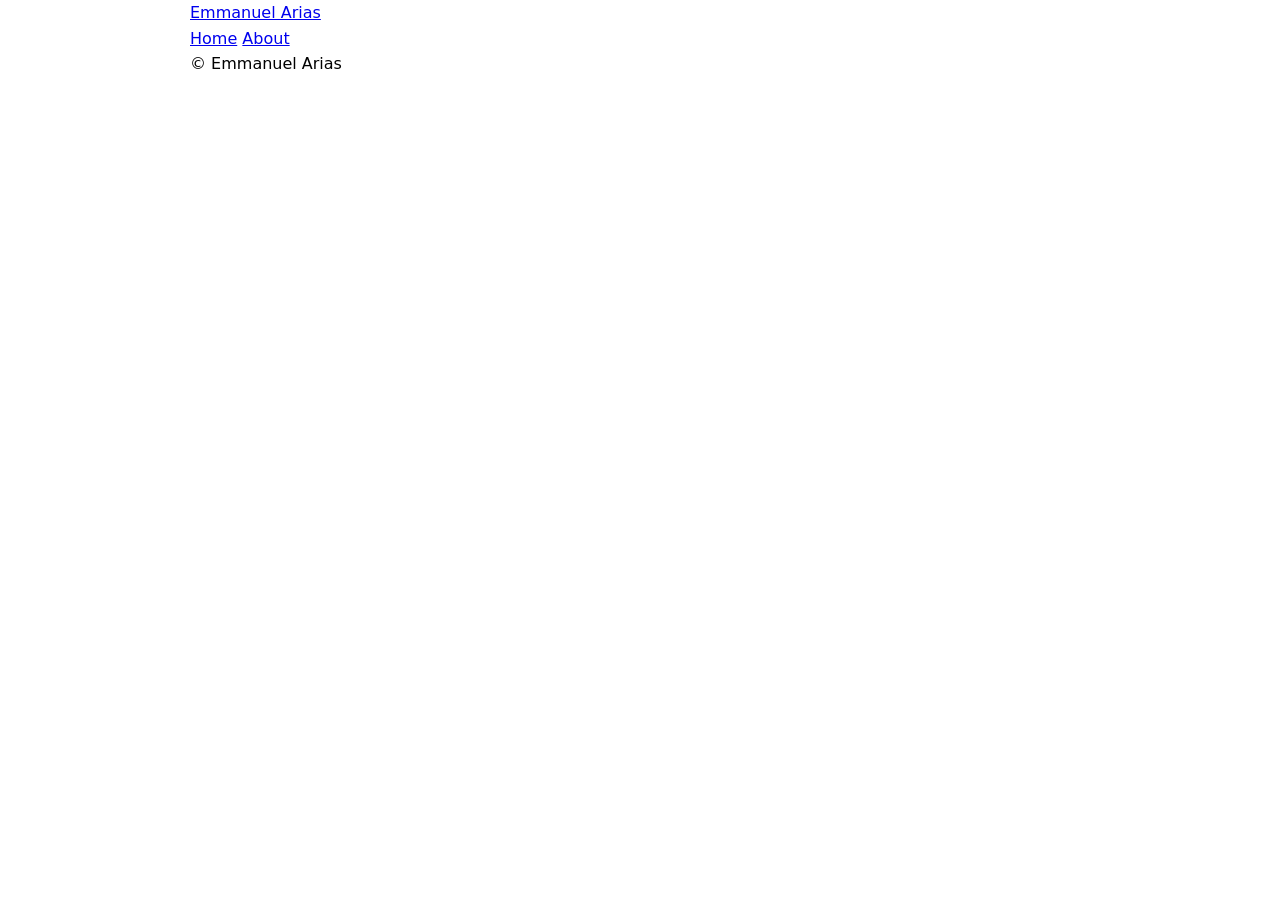
==== about.html @ 9e797b86 "feat(structure): add about page sharing the site navigation" ====
<!DOCTYPE html>
<html lang="en">
  <head>
    <meta charset="UTF-8" />
    <meta name="viewport" content="width=device-width, initial-scale=1.0" />
    <title>About - Emmanuel Arias</title>
    <link rel="stylesheet" href="style.css" />
  </head>
  <body>
    <header class="site-header">
      <a class="brand" href="index.html">Emmanuel Arias</a>
      <nav class="site-nav">
        <a href="index.html">Home</a>
        <a href="about.html">About</a>
      </nav>
    </header>

    <main class="container">
      <section id="bio"></section>
      <section id="contact"></section>
    </main>

    <footer class="site-footer">
      <p>&copy; <span id="year"></span> Emmanuel Arias</p>
    </footer>
  </body>
</html>
---- style.css ----
/* Base reset and layout container.
   Visual theming is added in the feature/add-styling branch. */

* {
  margin: 0;
  padding: 0;
  box-sizing: border-box;
}

body {
  font-family: system-ui, -apple-system, "Segoe UI", sans-serif;
  line-height: 1.6;
}

.container {
  width: min(100% - 2rem, 900px);
  margin-inline: auto;
}

.site-header,
.site-footer {
  width: min(100% - 2rem, 900px);
  margin-inline: auto;
}
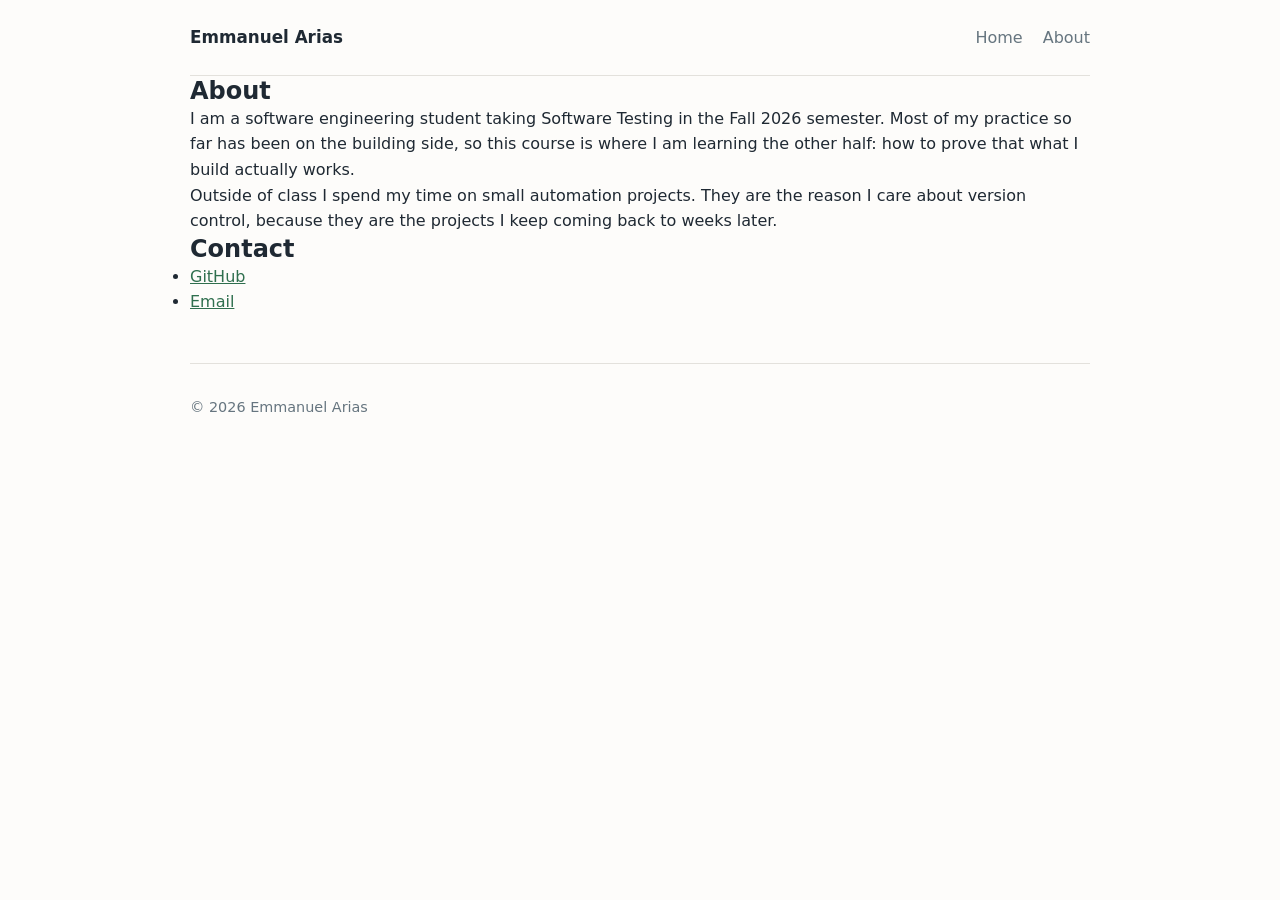
==== commit f45e3934: "feat(scripts): add footer year stamp and active navigation link" ====
--- a/about.html
+++ b/about.html
@@ -16,12 +16,32 @@
     </header>
 
     <main class="container">
-      <section id="bio"></section>
-      <section id="contact"></section>
+      <section id="bio">
+        <h1>About</h1>
+        <p>
+          I am a software engineering student taking Software Testing in the
+          Fall 2026 semester. Most of my practice so far has been on the
+          building side, so this course is where I am learning the other half:
+          how to prove that what I build actually works.
+        </p>
+        <p>
+          Outside of class I spend my time on small automation projects. They
+          are the reason I care about version control, because they are the
+          projects I keep coming back to weeks later.
+        </p>
+      </section>
+      <section id="contact">
+        <h2>Contact</h2>
+        <ul class="tag-list">
+          <li><a href="https://github.com/yair91">GitHub</a></li>
+          <li><a href="mailto:yair18nomas@gmail.com">Email</a></li>
+        </ul>
+      </section>
     </main>
 
     <footer class="site-footer">
       <p>&copy; <span id="year"></span> Emmanuel Arias</p>
     </footer>
+    <script src="script.js"></script>
   </body>
 </html>
--- a/style.css
+++ b/style.css
@@ -1,5 +1,15 @@
-/* Base reset and layout container.
-   Visual theming is added in the feature/add-styling branch. */
+/* Design tokens */
+
+:root {
+  --bg: #fdfcfa;
+  --surface: #ffffff;
+  --text: #1f2933;
+  --muted: #66757f;
+  --accent: #2f6f4e;
+  --border: #e3e1dc;
+  --radius: 10px;
+  --space: 1rem;
+}
 
 * {
   margin: 0;
@@ -10,6 +20,19 @@
 body {
   font-family: system-ui, -apple-system, "Segoe UI", sans-serif;
   line-height: 1.6;
+  color: var(--text);
+  background-color: var(--bg);
+}
+
+h1,
+h2,
+h3 {
+  line-height: 1.25;
+  font-weight: 650;
+}
+
+a {
+  color: var(--accent);
 }
 
 .container {
@@ -22,3 +45,46 @@
   width: min(100% - 2rem, 900px);
   margin-inline: auto;
 }
+
+/* Header and navigation */
+
+.site-header {
+  display: flex;
+  align-items: center;
+  justify-content: space-between;
+  gap: var(--space);
+  padding-block: 1.5rem;
+  border-bottom: 1px solid var(--border);
+}
+
+.brand {
+  font-weight: 700;
+  font-size: 1.05rem;
+  text-decoration: none;
+  color: var(--text);
+}
+
+.site-nav {
+  display: flex;
+  gap: 1.25rem;
+}
+
+.site-nav a {
+  text-decoration: none;
+  color: var(--muted);
+}
+
+.site-nav a:hover,
+.site-nav a:focus-visible {
+  color: var(--accent);
+}
+
+/* Footer */
+
+.site-footer {
+  padding-block: 2rem;
+  margin-top: 3rem;
+  border-top: 1px solid var(--border);
+  color: var(--muted);
+  font-size: 0.9rem;
+}
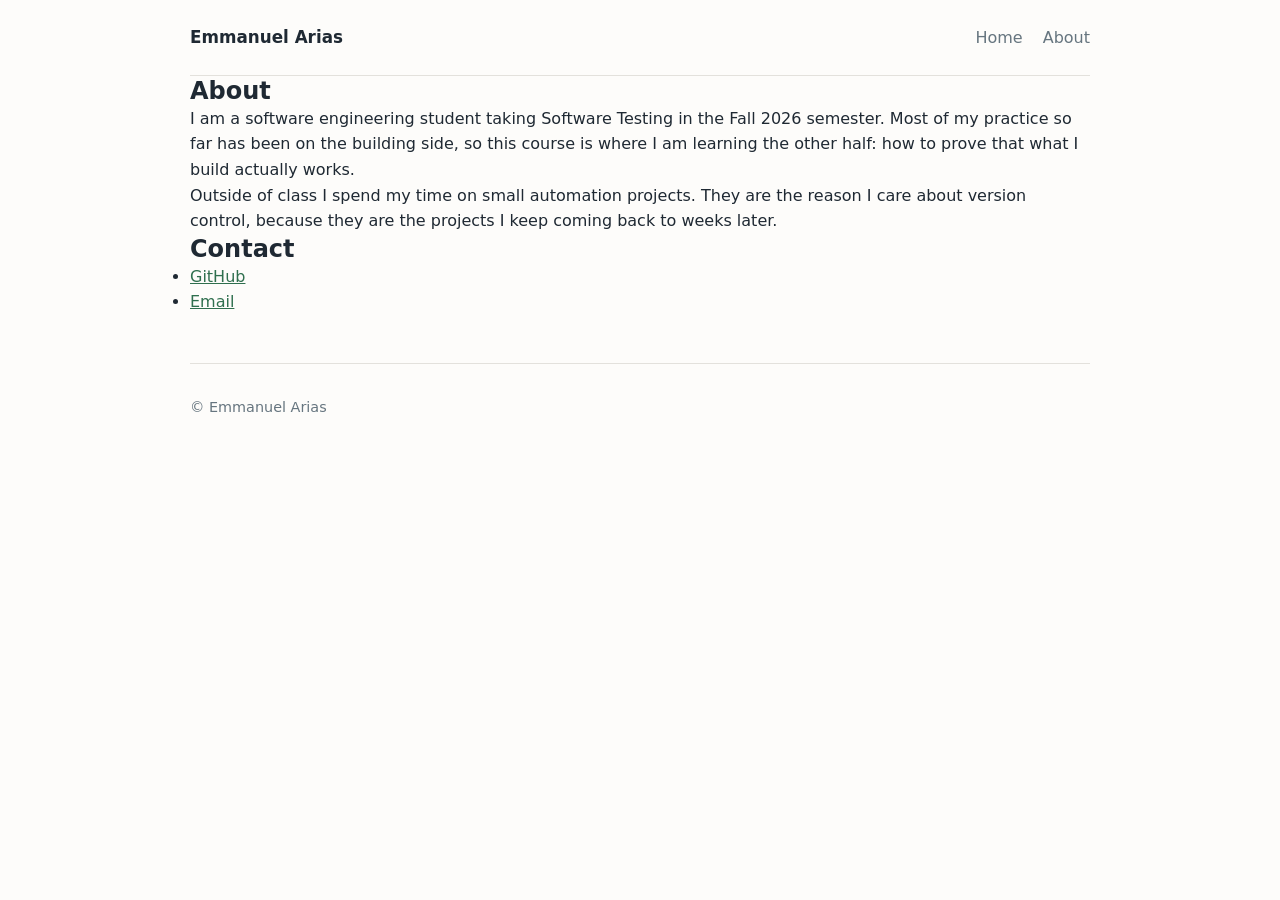
==== commit 24d2403a: "feat(content): write bio and contact sections for the about page" ====
--- a/about.html
+++ b/about.html
@@ -42,6 +42,5 @@
     <footer class="site-footer">
       <p>&copy; <span id="year"></span> Emmanuel Arias</p>
     </footer>
-    <script src="script.js"></script>
   </body>
 </html>
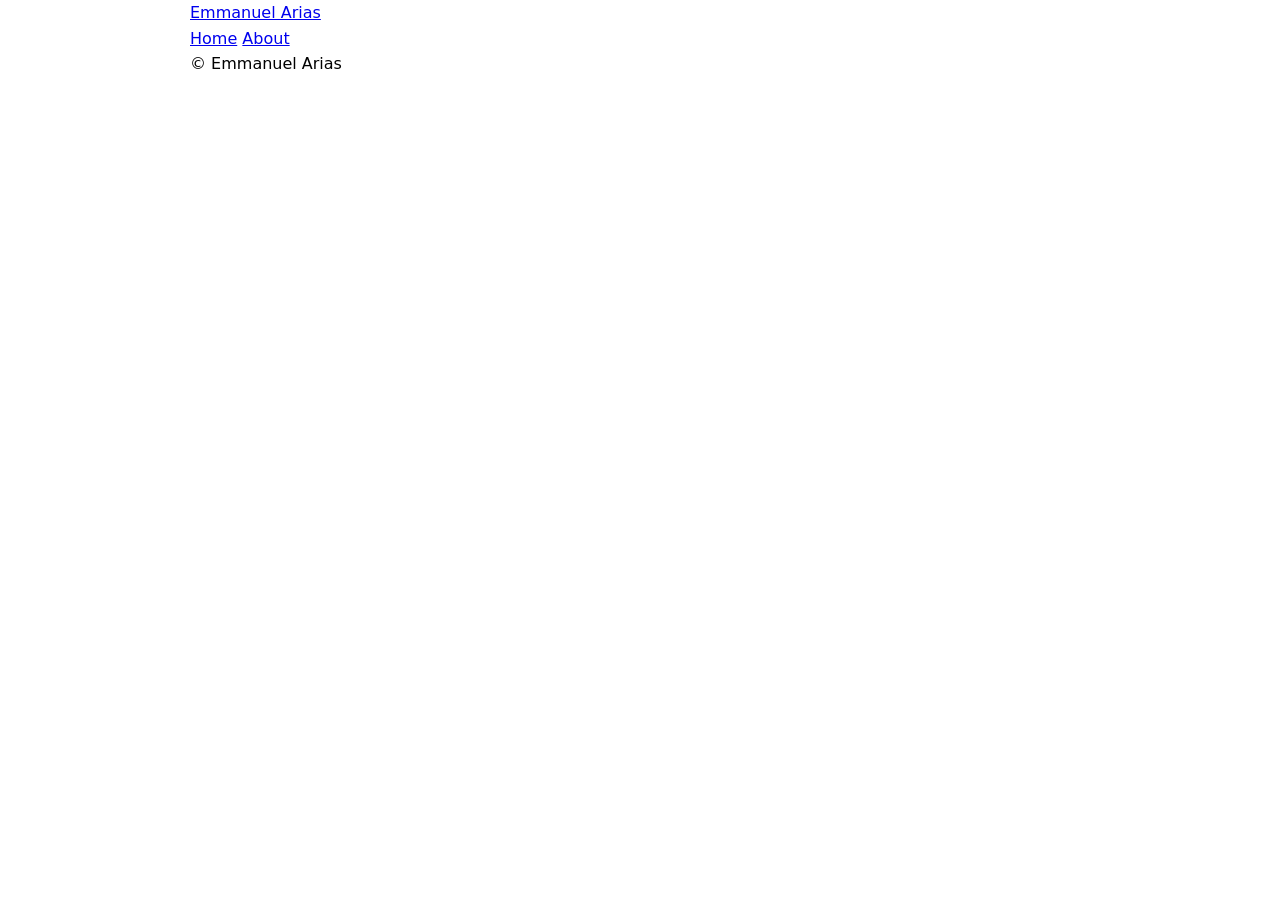
==== commit 6bc1f27c: "Merge pull request #1 from yair91/feature/initial-structure feat: add site structure and base styles" ====
--- a/about.html
+++ b/about.html
@@ -16,27 +16,8 @@
     </header>
 
     <main class="container">
-      <section id="bio">
-        <h1>About</h1>
-        <p>
-          I am a software engineering student taking Software Testing in the
-          Fall 2026 semester. Most of my practice so far has been on the
-          building side, so this course is where I am learning the other half:
-          how to prove that what I build actually works.
-        </p>
-        <p>
-          Outside of class I spend my time on small automation projects. They
-          are the reason I care about version control, because they are the
-          projects I keep coming back to weeks later.
-        </p>
-      </section>
-      <section id="contact">
-        <h2>Contact</h2>
-        <ul class="tag-list">
-          <li><a href="https://github.com/yair91">GitHub</a></li>
-          <li><a href="mailto:yair18nomas@gmail.com">Email</a></li>
-        </ul>
-      </section>
+      <section id="bio"></section>
+      <section id="contact"></section>
     </main>
 
     <footer class="site-footer">
--- a/style.css
+++ b/style.css
@@ -1,15 +1,5 @@
-/* Design tokens */
-
-:root {
-  --bg: #fdfcfa;
-  --surface: #ffffff;
-  --text: #1f2933;
-  --muted: #66757f;
-  --accent: #2f6f4e;
-  --border: #e3e1dc;
-  --radius: 10px;
-  --space: 1rem;
-}
+/* Base reset and layout container.
+   Visual theming is added in the feature/add-styling branch. */
 
 * {
   margin: 0;
@@ -20,19 +10,6 @@
 body {
   font-family: system-ui, -apple-system, "Segoe UI", sans-serif;
   line-height: 1.6;
-  color: var(--text);
-  background-color: var(--bg);
-}
-
-h1,
-h2,
-h3 {
-  line-height: 1.25;
-  font-weight: 650;
-}
-
-a {
-  color: var(--accent);
 }
 
 .container {
@@ -45,46 +22,3 @@
   width: min(100% - 2rem, 900px);
   margin-inline: auto;
 }
-
-/* Header and navigation */
-
-.site-header {
-  display: flex;
-  align-items: center;
-  justify-content: space-between;
-  gap: var(--space);
-  padding-block: 1.5rem;
-  border-bottom: 1px solid var(--border);
-}
-
-.brand {
-  font-weight: 700;
-  font-size: 1.05rem;
-  text-decoration: none;
-  color: var(--text);
-}
-
-.site-nav {
-  display: flex;
-  gap: 1.25rem;
-}
-
-.site-nav a {
-  text-decoration: none;
-  color: var(--muted);
-}
-
-.site-nav a:hover,
-.site-nav a:focus-visible {
-  color: var(--accent);
-}
-
-/* Footer */
-
-.site-footer {
-  padding-block: 2rem;
-  margin-top: 3rem;
-  border-top: 1px solid var(--border);
-  color: var(--muted);
-  font-size: 0.9rem;
-}
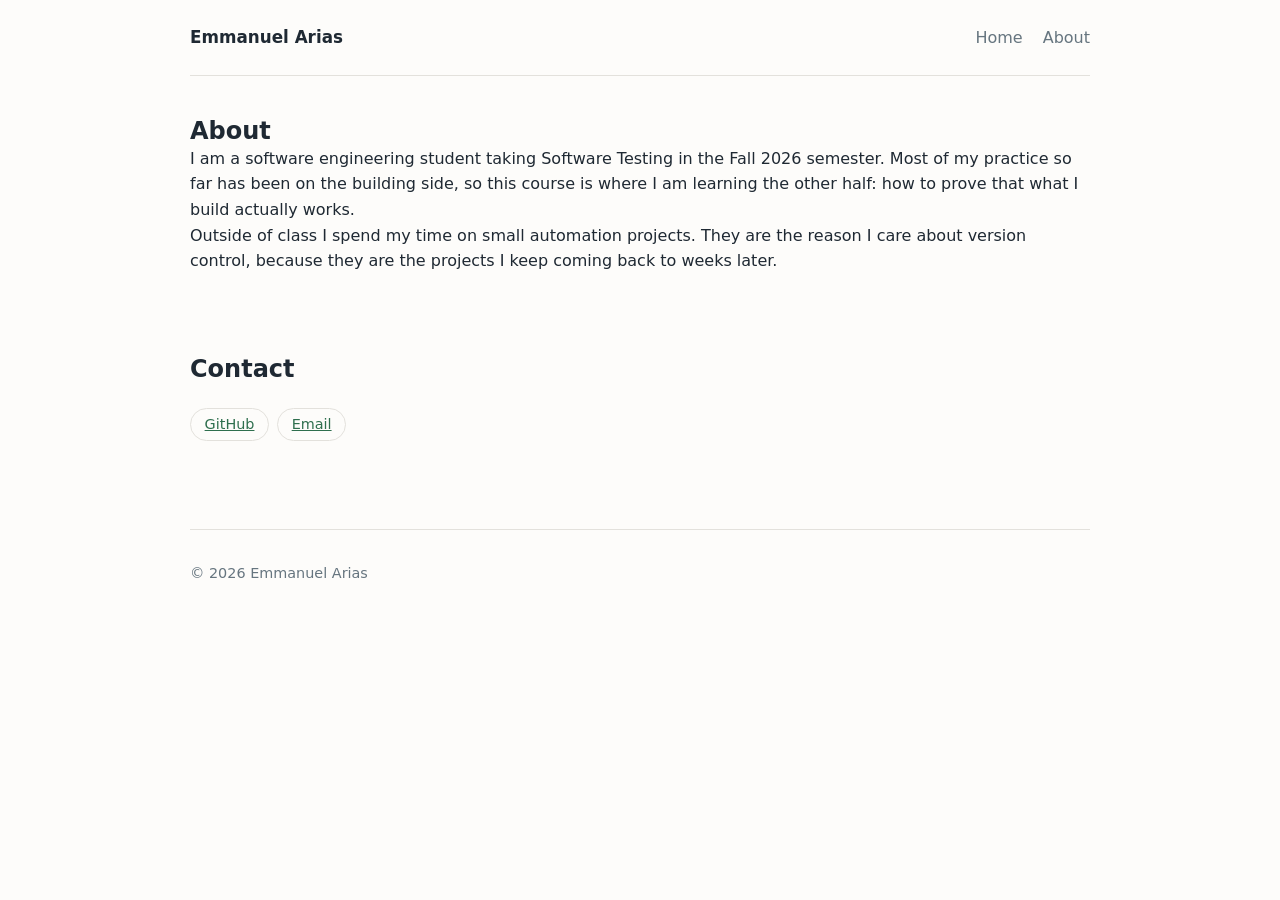
==== commit 31bdec67: "Merge pull request #3 from yair91/feature/add-content feat: add page content and progressive enhance" ====
--- a/about.html
+++ b/about.html
@@ -16,12 +16,32 @@
     </header>
 
     <main class="container">
-      <section id="bio"></section>
-      <section id="contact"></section>
+      <section id="bio">
+        <h1>About</h1>
+        <p>
+          I am a software engineering student taking Software Testing in the
+          Fall 2026 semester. Most of my practice so far has been on the
+          building side, so this course is where I am learning the other half:
+          how to prove that what I build actually works.
+        </p>
+        <p>
+          Outside of class I spend my time on small automation projects. They
+          are the reason I care about version control, because they are the
+          projects I keep coming back to weeks later.
+        </p>
+      </section>
+      <section id="contact">
+        <h2>Contact</h2>
+        <ul class="tag-list">
+          <li><a href="https://github.com/yair91">GitHub</a></li>
+          <li><a href="mailto:yair18nomas@gmail.com">Email</a></li>
+        </ul>
+      </section>
     </main>
 
     <footer class="site-footer">
       <p>&copy; <span id="year"></span> Emmanuel Arias</p>
     </footer>
+    <script src="script.js"></script>
   </body>
 </html>
--- a/style.css
+++ b/style.css
@@ -1,5 +1,15 @@
-/* Base reset and layout container.
-   Visual theming is added in the feature/add-styling branch. */
+/* Design tokens */
+
+:root {
+  --bg: #fdfcfa;
+  --surface: #ffffff;
+  --text: #1f2933;
+  --muted: #66757f;
+  --accent: #2f6f4e;
+  --border: #e3e1dc;
+  --radius: 10px;
+  --space: 1rem;
+}
 
 * {
   margin: 0;
@@ -10,6 +20,19 @@
 body {
   font-family: system-ui, -apple-system, "Segoe UI", sans-serif;
   line-height: 1.6;
+  color: var(--text);
+  background-color: var(--bg);
+}
+
+h1,
+h2,
+h3 {
+  line-height: 1.25;
+  font-weight: 650;
+}
+
+a {
+  color: var(--accent);
 }
 
 .container {
@@ -22,3 +45,110 @@
   width: min(100% - 2rem, 900px);
   margin-inline: auto;
 }
+
+/* Header and navigation */
+
+.site-header {
+  display: flex;
+  align-items: center;
+  justify-content: space-between;
+  gap: var(--space);
+  padding-block: 1.5rem;
+  border-bottom: 1px solid var(--border);
+}
+
+.brand {
+  font-weight: 700;
+  font-size: 1.05rem;
+  text-decoration: none;
+  color: var(--text);
+}
+
+.site-nav {
+  display: flex;
+  gap: 1.25rem;
+}
+
+.site-nav a {
+  text-decoration: none;
+  color: var(--muted);
+}
+
+.site-nav a:hover,
+.site-nav a:focus-visible {
+  color: var(--accent);
+}
+
+/* Footer */
+
+.site-footer {
+  padding-block: 2rem;
+  margin-top: 3rem;
+  border-top: 1px solid var(--border);
+  color: var(--muted);
+  font-size: 0.9rem;
+}
+
+/* Sections and cards */
+
+main section {
+  padding-block: 2.5rem;
+}
+
+#hero h1 {
+  font-size: clamp(1.8rem, 5vw, 2.6rem);
+}
+
+#hero p {
+  color: var(--muted);
+  max-width: 60ch;
+  margin-top: 0.75rem;
+}
+
+.card-grid {
+  display: grid;
+  grid-template-columns: repeat(auto-fit, minmax(240px, 1fr));
+  gap: var(--space);
+  margin-top: 1.5rem;
+}
+
+.card {
+  background-color: var(--surface);
+  border: 1px solid var(--border);
+  border-radius: var(--radius);
+  padding: 1.25rem;
+}
+
+.card h3 {
+  margin-bottom: 0.5rem;
+}
+
+.tag-list {
+  display: flex;
+  flex-wrap: wrap;
+  gap: 0.5rem;
+  list-style: none;
+  margin-top: 1.5rem;
+}
+
+.tag-list li {
+  border: 1px solid var(--border);
+  border-radius: 999px;
+  padding: 0.25rem 0.85rem;
+  font-size: 0.9rem;
+  color: var(--muted);
+}
+
+/* Small screens */
+
+@media (max-width: 540px) {
+  .site-header {
+    flex-direction: column;
+    align-items: flex-start;
+    gap: 0.75rem;
+  }
+
+  main section {
+    padding-block: 2rem;
+  }
+}
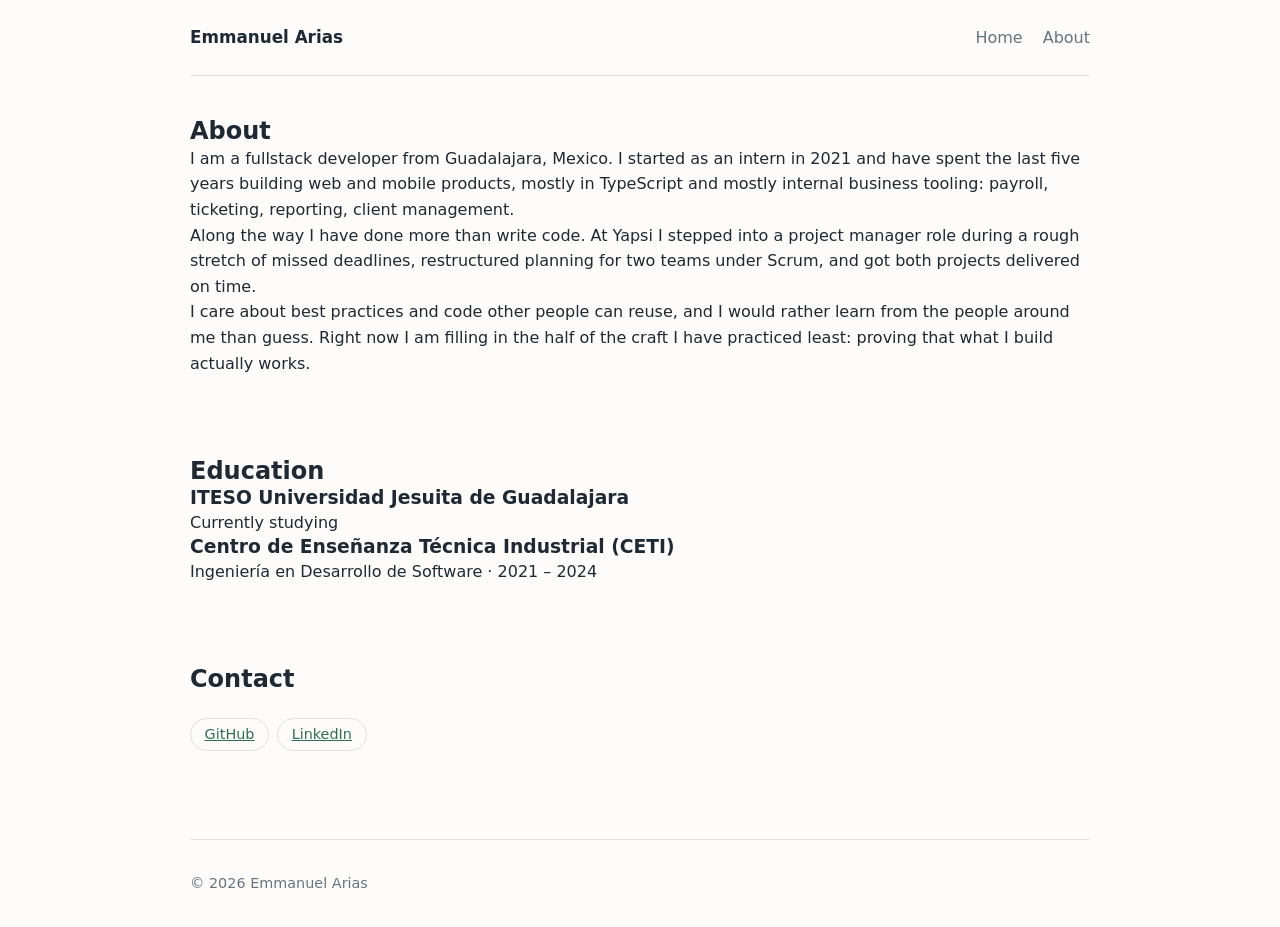
==== commit 236e1d24: "feat(content): write bio, education and contact sections" ====
--- a/about.html
+++ b/about.html
@@ -19,22 +19,46 @@
       <section id="bio">
         <h1>About</h1>
         <p>
-          I am a software engineering student taking Software Testing in the
-          Fall 2026 semester. Most of my practice so far has been on the
-          building side, so this course is where I am learning the other half:
-          how to prove that what I build actually works.
+          I am a fullstack developer from Guadalajara, Mexico. I started as an
+          intern in 2021 and have spent the last five years building web and
+          mobile products, mostly in TypeScript and mostly internal business
+          tooling: payroll, ticketing, reporting, client management.
         </p>
         <p>
-          Outside of class I spend my time on small automation projects. They
-          are the reason I care about version control, because they are the
-          projects I keep coming back to weeks later.
+          Along the way I have done more than write code. At Yapsi I stepped
+          into a project manager role during a rough stretch of missed
+          deadlines, restructured planning for two teams under Scrum, and got
+          both projects delivered on time.
+        </p>
+        <p>
+          I care about best practices and code other people can reuse, and I
+          would rather learn from the people around me than guess. Right now I
+          am filling in the half of the craft I have practiced least: proving
+          that what I build actually works.
         </p>
       </section>
+
+      <section id="education">
+        <h2>Education</h2>
+        <article class="role">
+          <h3>ITESO Universidad Jesuita de Guadalajara</h3>
+          <p class="role-meta">Currently studying</p>
+        </article>
+        <article class="role">
+          <h3>Centro de Ense&ntilde;anza T&eacute;cnica Industrial (CETI)</h3>
+          <p class="role-meta">Ingenier&iacute;a en Desarrollo de Software &middot; 2021 &ndash; 2024</p>
+        </article>
+      </section>
+
       <section id="contact">
         <h2>Contact</h2>
         <ul class="tag-list">
           <li><a href="https://github.com/yair91">GitHub</a></li>
-          <li><a href="mailto:yair18nomas@gmail.com">Email</a></li>
+          <li>
+            <a href="https://www.linkedin.com/in/emmanuel-arias-b54735228"
+              >LinkedIn</a
+            >
+          </li>
         </ul>
       </section>
     </main>
